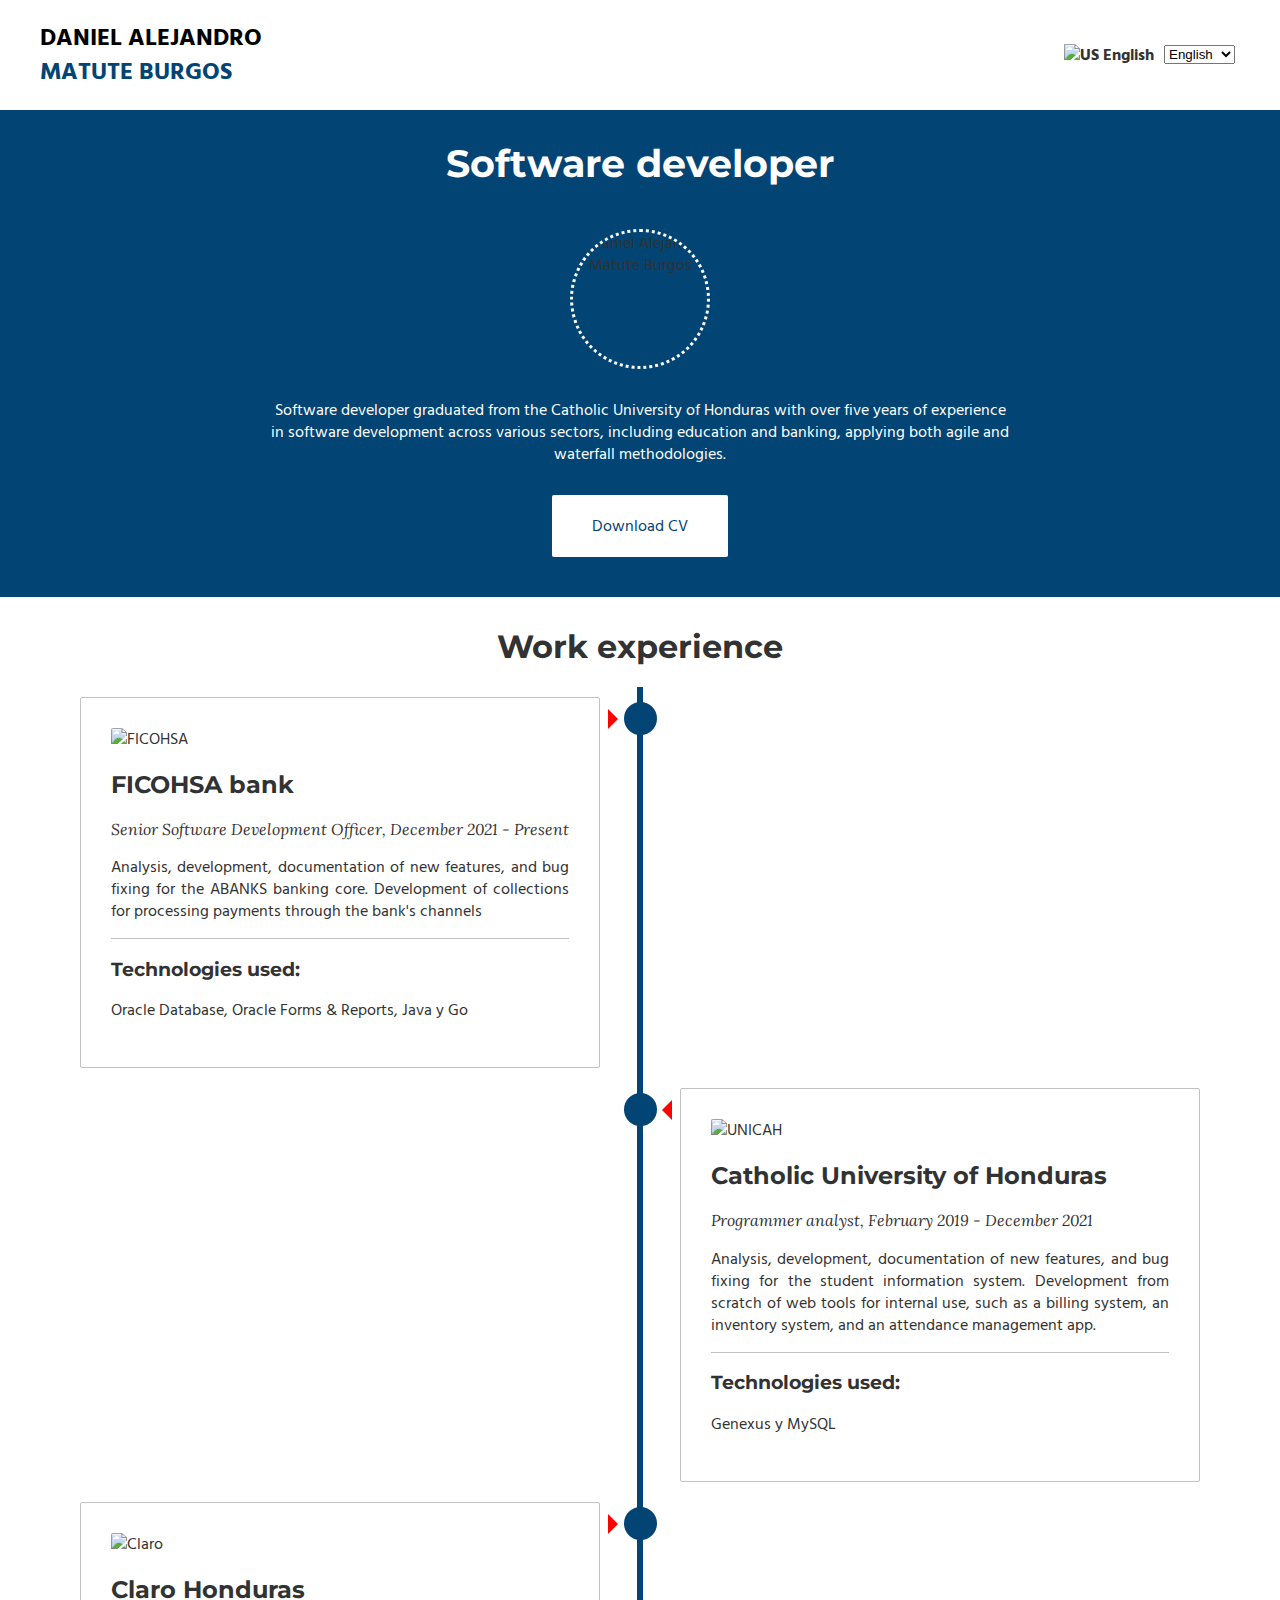
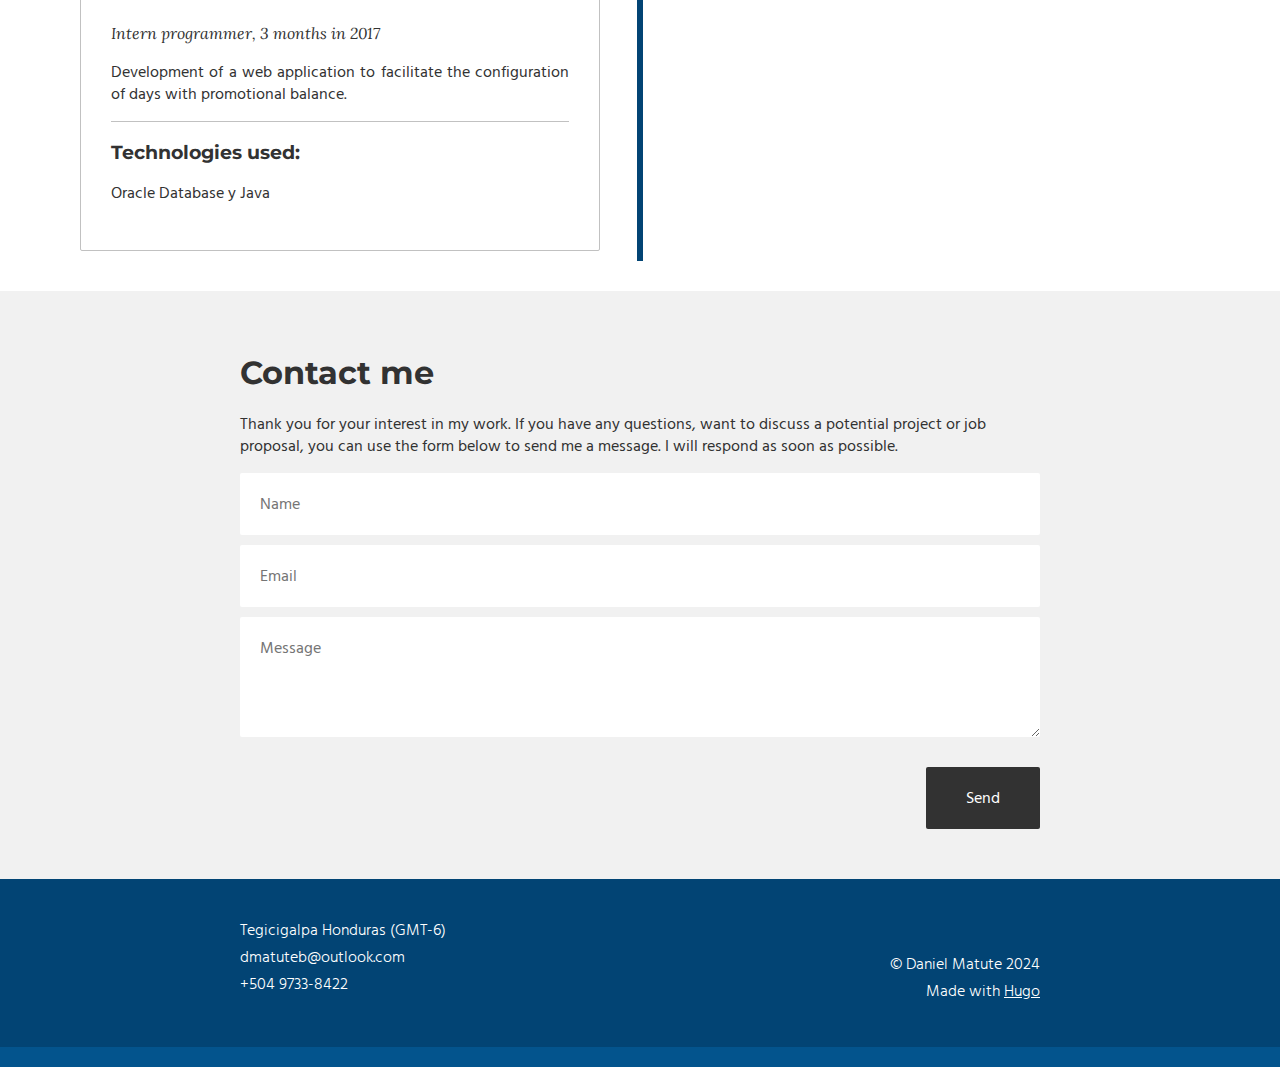
==== index.html @ f170e8cd "Initial commit" ====
<!doctype html>
<html lang="en" dir="ltr">
<head>
	<meta name="generator" content="Hugo 0.125.1">
    <meta charset="UTF-8">
    <meta name="viewport"
          content="width=device-width, user-scalable=no, initial-scale=1.0, maximum-scale=1.0, minimum-scale=1.0">
    <meta http-equiv="X-UA-Compatible" content="ie=edge">
    <link rel="stylesheet" href="/css/style.css">
    <link rel="stylesheet" href="/css/timeline.css">
    <link rel="preconnect" href="https://fonts.googleapis.com">
    <link rel="preconnect" href="https://fonts.gstatic.com" crossorigin>
    <link href="https://fonts.googleapis.com/css2?family=Hind+Madurai:wght@300;400;500;600;700&family=Lora:ital,wght@0,400..700;1,400..700&family=Montserrat:ital,wght@0,100..900;1,100..900&display=swap" rel="stylesheet">
    <script src="https://kit.fontawesome.com/dc64f80536.js" crossorigin="anonymous"></script>
    <script src="https://www.google.com/recaptcha/api.js" async defer></script>
    <script type="text/javascript"
            src="https://cdn.jsdelivr.net/npm/@emailjs/browser@4/dist/email.min.js">
    </script>
    <script type="text/javascript">
        (function(){
            emailjs.init({
                publicKey: "0Lj6X9Zvy4vmN9hNt",
            });
        })();
    </script>
    <title>Homepage</title>
</head>
<body>
    <input id="lang" type="hidden" value="en" />

   
<header>
    <nav>
        <ul>
            <li>
                <span>
                    Daniel Alejandro
                </span>
                <span>
                    Matute Burgos
                </span>
            </li>
            <li>
                <img src="https://flagcdn.com/28x21/us.png" alt="US English">
                <select id="languagesSelect">
                    
                        
                            <option value="/" selected>English</option>
                        
                    
                        
                            <option value="/es/">Español</option>
                        
                    
                </select>
            </li>
        </ul>
    </nav>
</header>

   
    <div class="profile">
        <div class = "container">
            <h2 class="profile__title">Software developer</h2>
            <img class="profile__image" src="https://media.licdn.com/dms/image/C4D03AQGTvUmjJZ439A/profile-displayphoto-shrink_200_200/0/1639419371513?e=2147483647&v=beta&t=lB2hnQf_SYTtNaKr0qAC39zGYPnE04LkJ4qOnXSCK6E" alt="Daniel Alejandro Matute Burgos">
            <p class="profile__about-me">
                Software developer graduated from the Catholic University of Honduras with over five years of experience in software
                development across various sectors, including education and banking, applying both agile and waterfall methodologies.
            </p>
            <a class="profile__download-cv link-button link-button--white" href="/pdf/DANIEL_ALEJANDRO_MATUTE_BURGOS_CV_EN.pdf" target="_blank">Download CV</a>
        </div>
    </div>


    <div class="professional-experience">
        <div>
            <h1>Work experience</h1>
            <p></p>
        </div>
        <div>
            <div class="timeline">
                <div class="timeline__item timeline__item--left">
                    <div class="timeline__item__content">
                        <img src="https://media.licdn.com/dms/image/D4E0BAQF__vfFne7G8Q/company-logo_200_200/0/1709217935276?e=2147483647&v=beta&t=TAdd0CN6EI8gcA8asHyMwBTDvZrgZKMgtGV5-D1Kt94" alt="FICOHSA">
                        <h2>FICOHSA bank</h2>
                        <i>Senior Software Development Officer, December 2021 - Present</i>
                        <p>Analysis, development, documentation of new features, and bug fixing for the ABANKS banking core. Development of collections for processing payments through the bank's channels</p>
                        <hr />
                        <h3>Technologies used:</h4>
                        <p>Oracle Database, Oracle Forms & Reports, Java y Go</p>
                    </div>
                </div>
                <div class="timeline__item timeline__item--right">
                    <div class="timeline__item__content">
                        <img src="https://media.licdn.com/dms/image/D4E0BAQH_FQO4kZOCwA/company-logo_200_200/0/1707746237317/universidad_catlica_de_honduras_nuestra_seora_reina_de_la_paz_logo?e=2147483647&v=beta&t=pvdEWuX5kK76AUGstMhzmDd5g9uMfRELPXLhN9NRPKc" alt="UNICAH">
                        <h2>Catholic University of Honduras</h2>
                        <i>Programmer analyst, February 2019 - December 2021</i>
                        <p>Analysis, development, documentation of new features, and bug fixing for the student information system. Development from scratch of web tools for internal use, such as a billing system, an inventory system, and an attendance management app.</p>
                        <hr />
                        <h3>Technologies used:</h4>
                        <p>Genexus y MySQL</p>
                    </div>
                </div>
                <div class="timeline__item timeline__item--left">
                    <div class="timeline__item__content">
                        <img src="https://media.licdn.com/dms/image/C560BAQHLzxkeMlYJ5w/company-logo_200_200/0/1671467152172/clarohonduras_logo?e=1721865600&v=beta&t=8v-MrODSW8QTRHFJd2CuJip2rOJ-7_QkY9v9emtTyOU" alt="Claro">
                        <h2>Claro Honduras</h2>
                        <i>Intern programmer, 3 months in 2017</i>
                        <p>Development of a web application to facilitate the configuration of days with promotional balance.</p>
                        <hr />
                        <h3>Technologies used:</h4>
                        <p>Oracle Database y Java</p>
                    </div>
                </div>
            </div>
        </div>
    </div>


   <div class="contact">
       <div class="container">
            <h1>Contact me</h1>
           <p>Thank you for your interest in my work. If you have any questions, want to discuss a potential project or job proposal, you can use the form below to send me a message. I will respond as soon as possible.</p>
           <form id="contactForm">
               <input type="text" name="name" placeholder="Name" required />
               <input type="email" name="email" placeholder="Email" required />
               <textarea name="message" placeholder="Message" required ></textarea>
               <div id="recaptcha"></div>
               <button type="submit">Send</button>
           </form>
           <div id="emailStatusSuccess" class="message message--hidden">Message sent successfully</div>
           <div id="emailStatusWarning" class="message message--hidden">You must complete the reCAPTCHA before sending a message</div>
           <div id="emailStatusError" class="message message--hidden">Error sending the message, try later</div>
       </div>
   </div>



   <footer>
    <div class="container">
        <div class="footer__blocks">
            <div class="footer__block">
                <span class="footer__element">
                    Tegicigalpa Honduras (GMT-6)
                </span>
                <span class="footer__element">
                    dmatuteb@outlook.com
                </span>
                <span class="footer__element">
                    +504 9733-8422
                </span>
            </div>
            <div class="footer__block">
                <span class="footer__element">
                    <a href="https://github.com/dmatuteb"><i class="fa-brands fa-github-alt"></i></a>
                    <a href="https://www.linkedin.com/in/daniel-matute-burgos-0644471aa/"><i class="fa-brands fa-linkedin-in"></i></a>
                </span>
                <span class="footer__element">© Daniel Matute 2024</span>
                <span class="footer__element">Made with <a href="https://gohugo.io">Hugo <i class="fa-solid fa-heart"></i></a></span>
            </div>
        </div>
    </div>
</footer>

   <script type="text/javascript" src="/js/script.js"></script>
</body>
</html>
---- css/style.css ----
:root {
    --primary-color: #024474;
    --primary-color-medium: #03548D;
    --secondary-color: #FF9000;
    --tertiary-color: #F5E9DC;
    --tertiary-color-darker: #D1BEA9;

    --light-gray: #F1F1F1;
    --dark-gray: #C1C1C1;

    --light-black: #323232;

    --success-color-light: #eFFAF5;
    --success-color-dark: #48C78E;
    --success-color-darker: #08A45D;

    --warning-color-light: #FFF9EB;
    --warning-color-dark: #FFB70F;
    --warning-color-darker: #A27100;

    --error-color-light: #FFEBEF;
    --error-color-dark: #FF6685;
    --error-color-darker: #FE0B3B;

    --section-spacing: 30px;
    --radius: 2px;

    --header-font: "Montserrat";
    --description-font: "Lora";
    --text-font: "Hind Madurai";

    --default-font-size: 0.9935rem;
}

* {
    box-sizing: border-box;
}

.container {
    width: 100%;
    max-width: 800px;
}

body {
    margin: 0;
    font-family: var(--text-font), serif;
    font-size: var(--default-font-size);
    color: var(--light-black);
}

h1,h2,h3,h4,h5,h6 {
    font-family: var(--header-font), sans-serif;
}

i {
    font-family: var(--description-font), sans-serif;
}

hr {
    height: 1px;
    background-color: var(--dark-gray);
    border: none;
}

header nav ul {
    display: flex;
    justify-content: space-between;
    padding: 5px 40px;
}

header nav ul li {
    list-style: none;
    font-weight: bold;
}

header nav ul li:first-child {
    display: flex;
    flex-direction: column;
    text-transform: uppercase;
    font-size:1.5rem;
    font-family: var(--text-font), sans-serif;
}

header nav ul li:first-child span:first-child {
    color: black;
}

header nav ul li:first-child span:last-child {
    color: var(--primary-color);
}

header nav ul li:last-child {
    display: flex;
    justify-content: center;
    align-items: center;
}

header nav ul li:last-child img,select {
    margin: 5px;
}

.profile {
    display: flex;
    justify-content: center;
    text-align: center;
    background: var(--primary-color);
}

.profile .container {
    display: flex;
    flex-direction: column;
    justify-content: center;
    align-items: center;
}

.profile .container .profile__title {
    color: white;
    margin-top: 30px;
    font-size: 2.4rem;
}

.profile .container .profile__image {
    width: 140px;
    height: 140px;
    margin-top: 10px;
    object-fit: cover;
    border: 3px dotted white;
    border-radius: 50%;
}

.profile .container .profile__about-me {
    color: white;
    padding: 0 30px;
    margin-top: 30px;
    margin-bottom: 0;
}

.profile .container .profile__download-cv {
    margin-top: 30px;
    margin-bottom: 40px;
}

.professional-experience {
    display: flex;
    flex-direction: column;
    justify-content: center;
    align-items: center;
    margin: var(--section-spacing);
}

.professional-experience h1 {
    margin-top: 0;
}

.contact {
    display: flex;
    justify-content: center;
    background-color: var(--light-gray);
    padding: 40px;
    margin-top: var(--section-spacing);
}

.contact .container form {
    display: flex;
    flex-direction: column;
    align-items: end;
}

.contact .container form input,textarea {
    background-color: white;
}

.contact .message {
    text-align: center;
    margin-top: 15px;
}

footer {
    display: flex;
    justify-content: center;
    background-color: var(--primary-color);
    color: white;
    font-weight: lighter;
    padding: 40px;
    border-bottom: 20px solid var(--primary-color-medium);
}

footer .container .footer__blocks {
    display: flex;
    justify-content: space-between;
}

footer .container .footer__blocks .footer__block {
    display: flex;
    flex-direction: column;
}

footer .container .footer__blocks .footer__block .footer__element {
    margin-bottom: 5px;
}

footer .container .footer__blocks .footer__block:first-child {
    text-align: left;
}


footer .container .footer__blocks .footer__block:last-child {
    text-align: right;
}

footer .container .footer__blocks .footer__block a {
    color: white;
}

@media only screen and (max-width: 780px) {
    header nav ul {
        display: flex;
        flex-direction: column;
    }

    header nav ul li {
        margin: 5px;
    }

    header nav ul li:first-child {
        text-align: center;
        margin-bottom: 20px;
        font-size: 1.8rem;
    }

    .contact .container form button {
        width: 100%;
    }

    footer .container .footer__blocks {
        flex-direction: column;
        align-items: center;
    }

    footer .container .footer__blocks .footer__block .footer__element {
        text-align: center;
    }

    footer .container .footer__blocks .footer__block:last-child {
        margin-top: 40px;
    }
}

.fa-linkedin-in, .fa-github-alt {
    font-size: 1.4rem;
    margin: 0 6px;
}

.fa-heart {
    color: lightpink;
}

/*
    UI Components
*/

input,textarea,button {
    width: 100%;
    border: none;
    margin-bottom: 10px;
    font-family: var(--text-font), serif;
    font-size: var(--default-font-size);
    border-radius: var(--radius);
}

input {
    width: 100%;
    padding: 20px;
}

textarea {
    resize: vertical;
    height: 120px;
    padding: 20px;
}

button {
    width: fit-content;
    padding: 20px 40px;
    background-color: var(--light-black);
    color: white;
    font-family: var(--text-font), serif;
    font-size: var(--default-font-size);
    border-radius: var(--radius);
    margin-top: 20px;
}

button:hover {
    cursor: pointer;
}

.link-button {
    text-decoration: none;
    padding: 20px 40px;
    border-radius: var(--radius);
}

.link-button--white {
    background-color: white;
    color: var(--primary-color);
}

.message p {
    margin: 0;
    padding: 5px;
}

.message--success, .message--warning, .message--error {
    display: block;
    padding: 10px;
}

.message--hidden {
    display: none;
}

.message--success {
    background-color: var(--success-color-light);
    color: var(--success-color-darker);
    border: 2px solid var(--success-color-dark);
}

.message--warning {
    background-color: var(--warning-color-light);
    color: var(--warning-color-darker);
    border: 2px solid var(--warning-color-dark);
}

.message--error {
    background-color: var(--error-color-light);
    color: var(--error-color-darker);
    border: 2px solid var(--error-color-dark);
}
---- css/timeline.css ----
.timeline {
    position: relative;
    max-width: 1200px;
    margin: 0 auto;
}

.timeline::after {
    content: '';
    position: absolute;
    width: 6px;
    background-color: var(--primary-color);
    top: 0;
    bottom: 0;
    left: 50%;
    margin-left: -3px;
}

.timeline .timeline__item {
    padding: 10px 40px;
    position: relative;
    background-color: inherit;
    width: 50%;
}

.timeline__item::after {
    content: '';
    position: absolute;
    width: 25px;
    height: 25px;
    right: -17px;
    background-color: var(--primary-color);
    border: 4px solid var(--primary-color);
    top: 15px;
    border-radius: 50%;
    z-index: 1;
}

.timeline__item--left {
    left: 0;
}

.timeline__item--left::before {
    content: " ";
    height: 0;
    position: absolute;
    top: 22px;
    width: 0;
    z-index: 1;
    right: 22px;
    border: medium solid red;
    border-width: 10px 0 10px 10px;
    border-color: transparent transparent transparent red;
}

.timeline__item--right {
    left: 50%;
}

.timeline__item--right::before {
    content: " ";
    height: 0;
    position: absolute;
    top: 22px;
    width: 0;
    z-index: 1;
    left: 22px;
    border: medium solid red;
    border-width: 10px 10px 10px 0;
    border-color: transparent red transparent transparent;
}

.timeline__item--right::after {
    left: -16px;
}

.timeline__item__content {
    padding: 30px;
    position: relative;
    border-radius: var(--radius);
    background-color: white;
    border: 1px solid var(--dark-gray);
}

.timeline__item__content img {
    width: 42px;
    border-radius: var(--radius);
}

.timeline__item__content p {
    text-align: justify;
}

@media screen and (max-width: 600px) {
    .timeline::after {
        left: 31px;
    }

    .timeline__item {
        width: 100% !important;
        padding-left: 70px;
        padding-right: 25px;
    }

    .timeline__item__content {
        left: 30px;
    }

    .timeline__item--left::before, .timeline__item--right::before {
        left: 52px;
        border: medium solid red;
        border-width: 10px 10px 10px 0;
        border-color: transparent red transparent transparent;
    }

    .timeline__item--left::after, .timeline__item--right::after {
        left: 15px;
    }

    .timeline__item--right {
        left: 0%;
    }
}
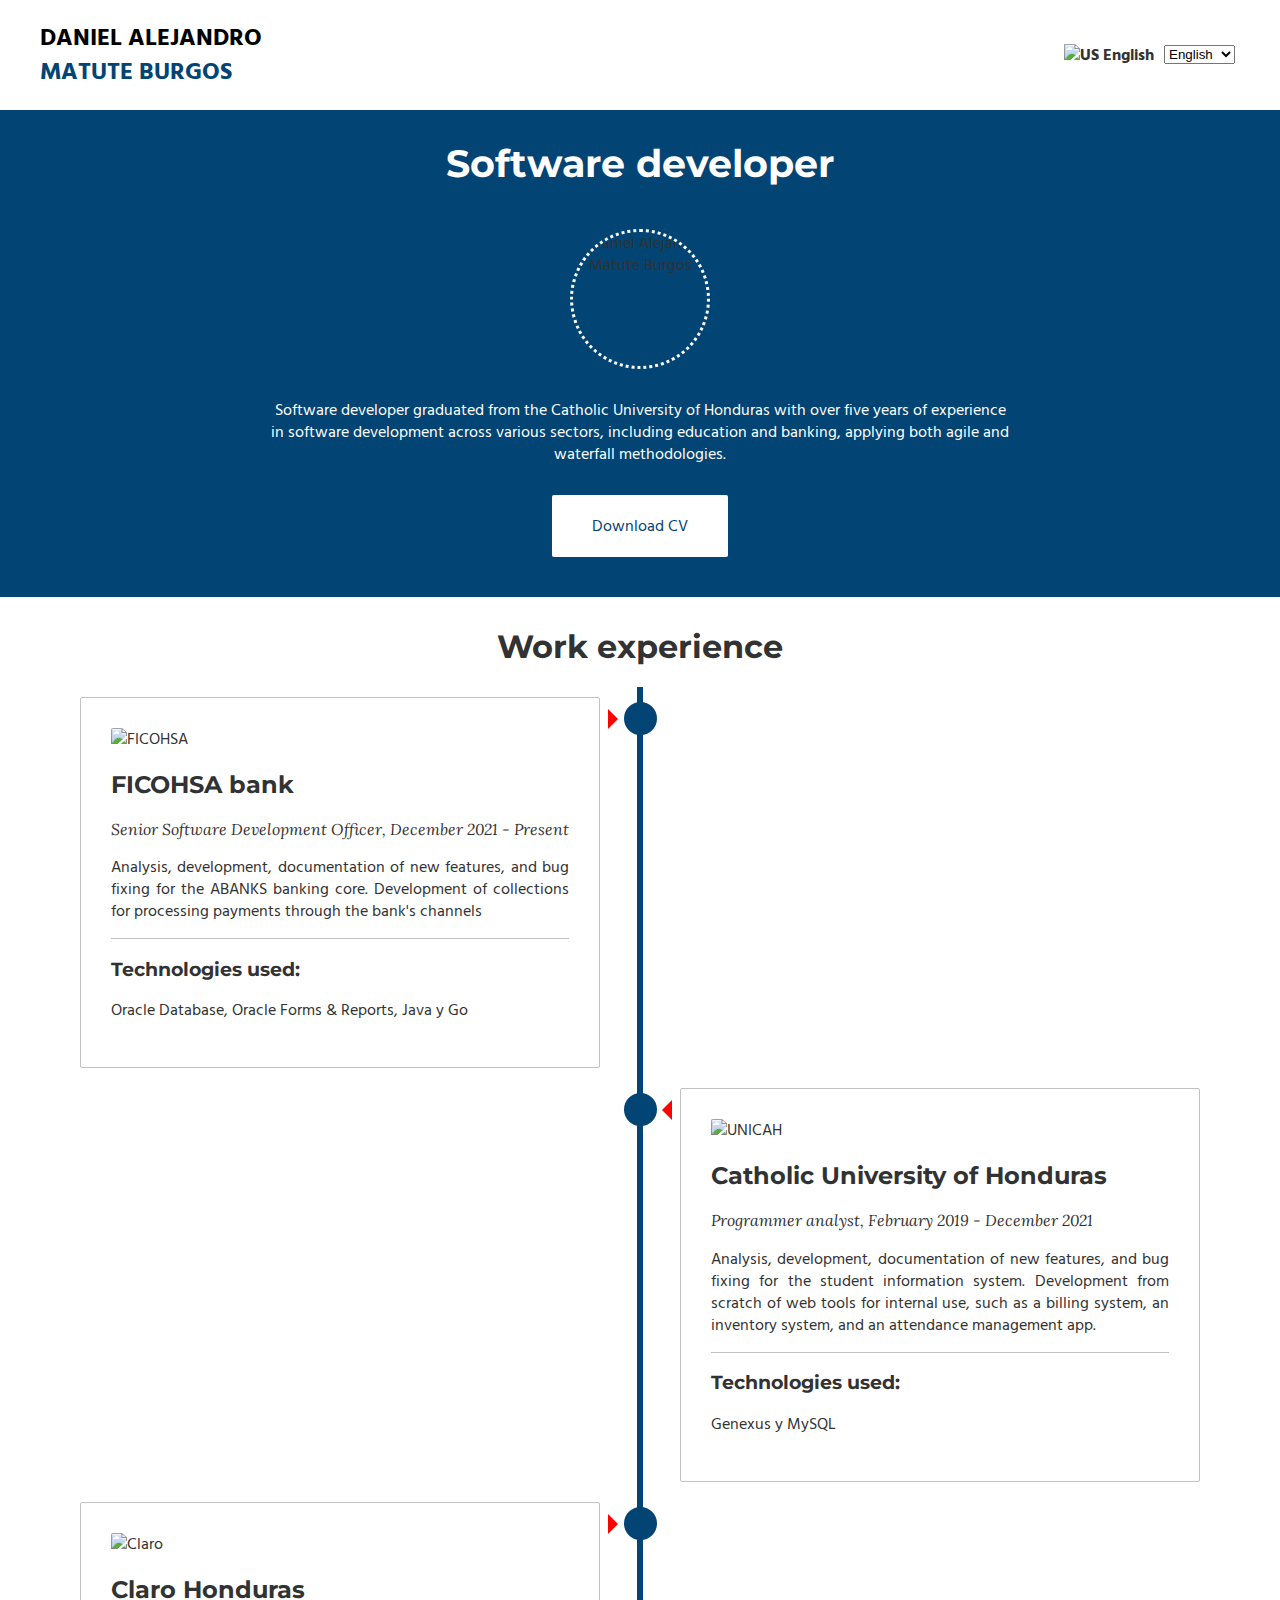
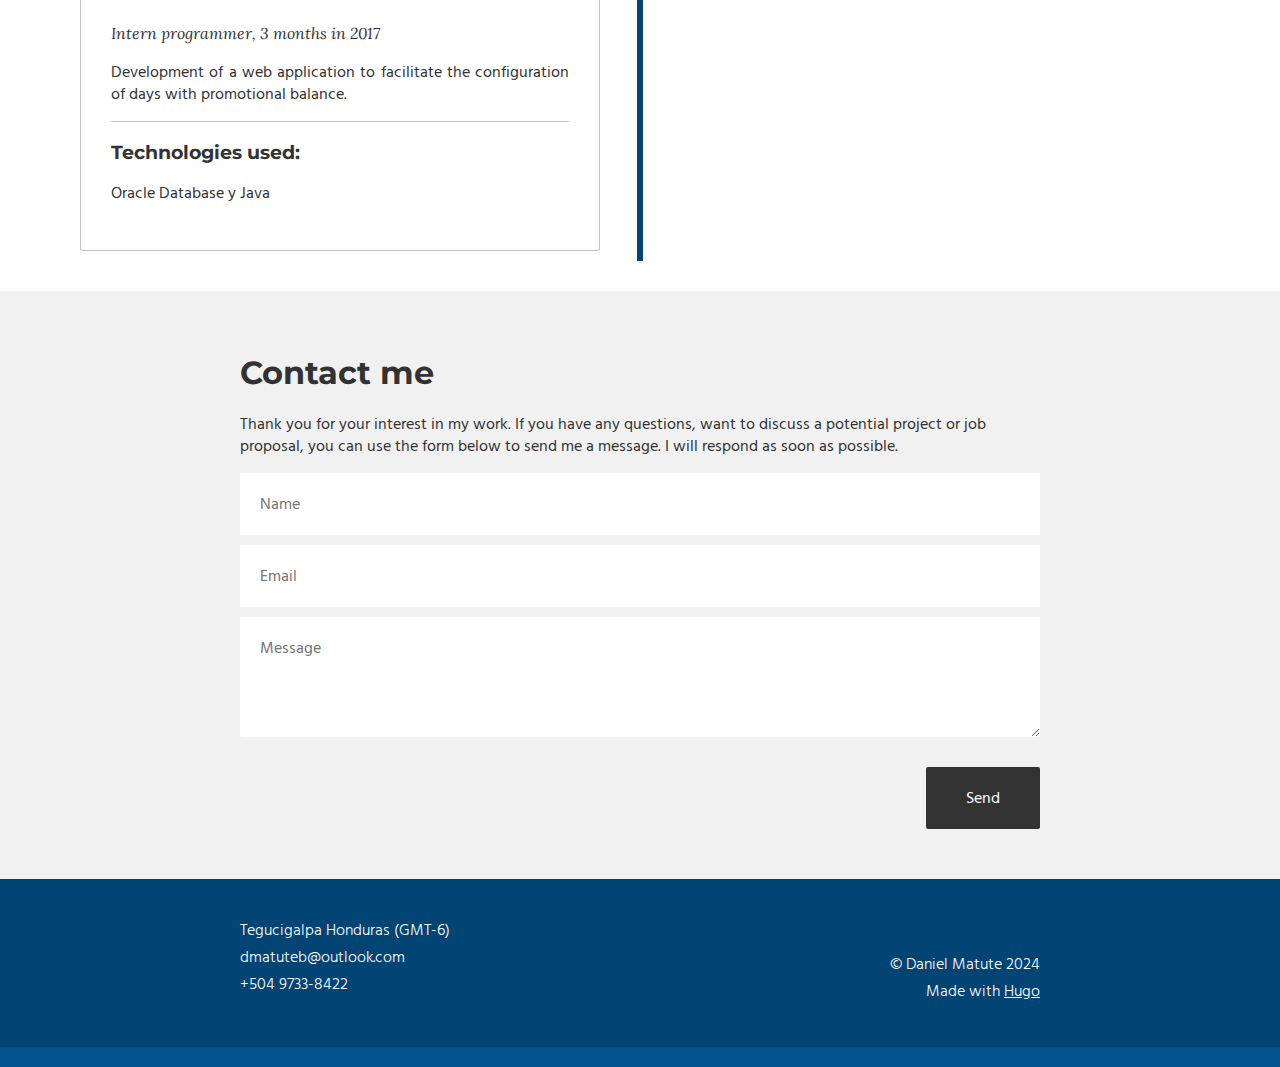
==== commit cb85e2d5: "fix: correct typo in footer" ====
--- a/index.html
+++ b/index.html
@@ -141,7 +141,7 @@
         <div class="footer__blocks">
             <div class="footer__block">
                 <span class="footer__element">
-                    Tegicigalpa Honduras (GMT-6)
+                    Tegucigalpa Honduras (GMT-6)
                 </span>
                 <span class="footer__element">
                     dmatuteb@outlook.com
--- a/css/style.css
+++ b/css/style.css
@@ -175,6 +175,14 @@
     margin-top: 15px;
 }
 
+.recaptcha-wrap {
+    max-width: 300px;
+}
+
+.recaptcha-wrap > div {
+    width: 100%;
+}
+
 footer {
     display: flex;
     justify-content: center;
